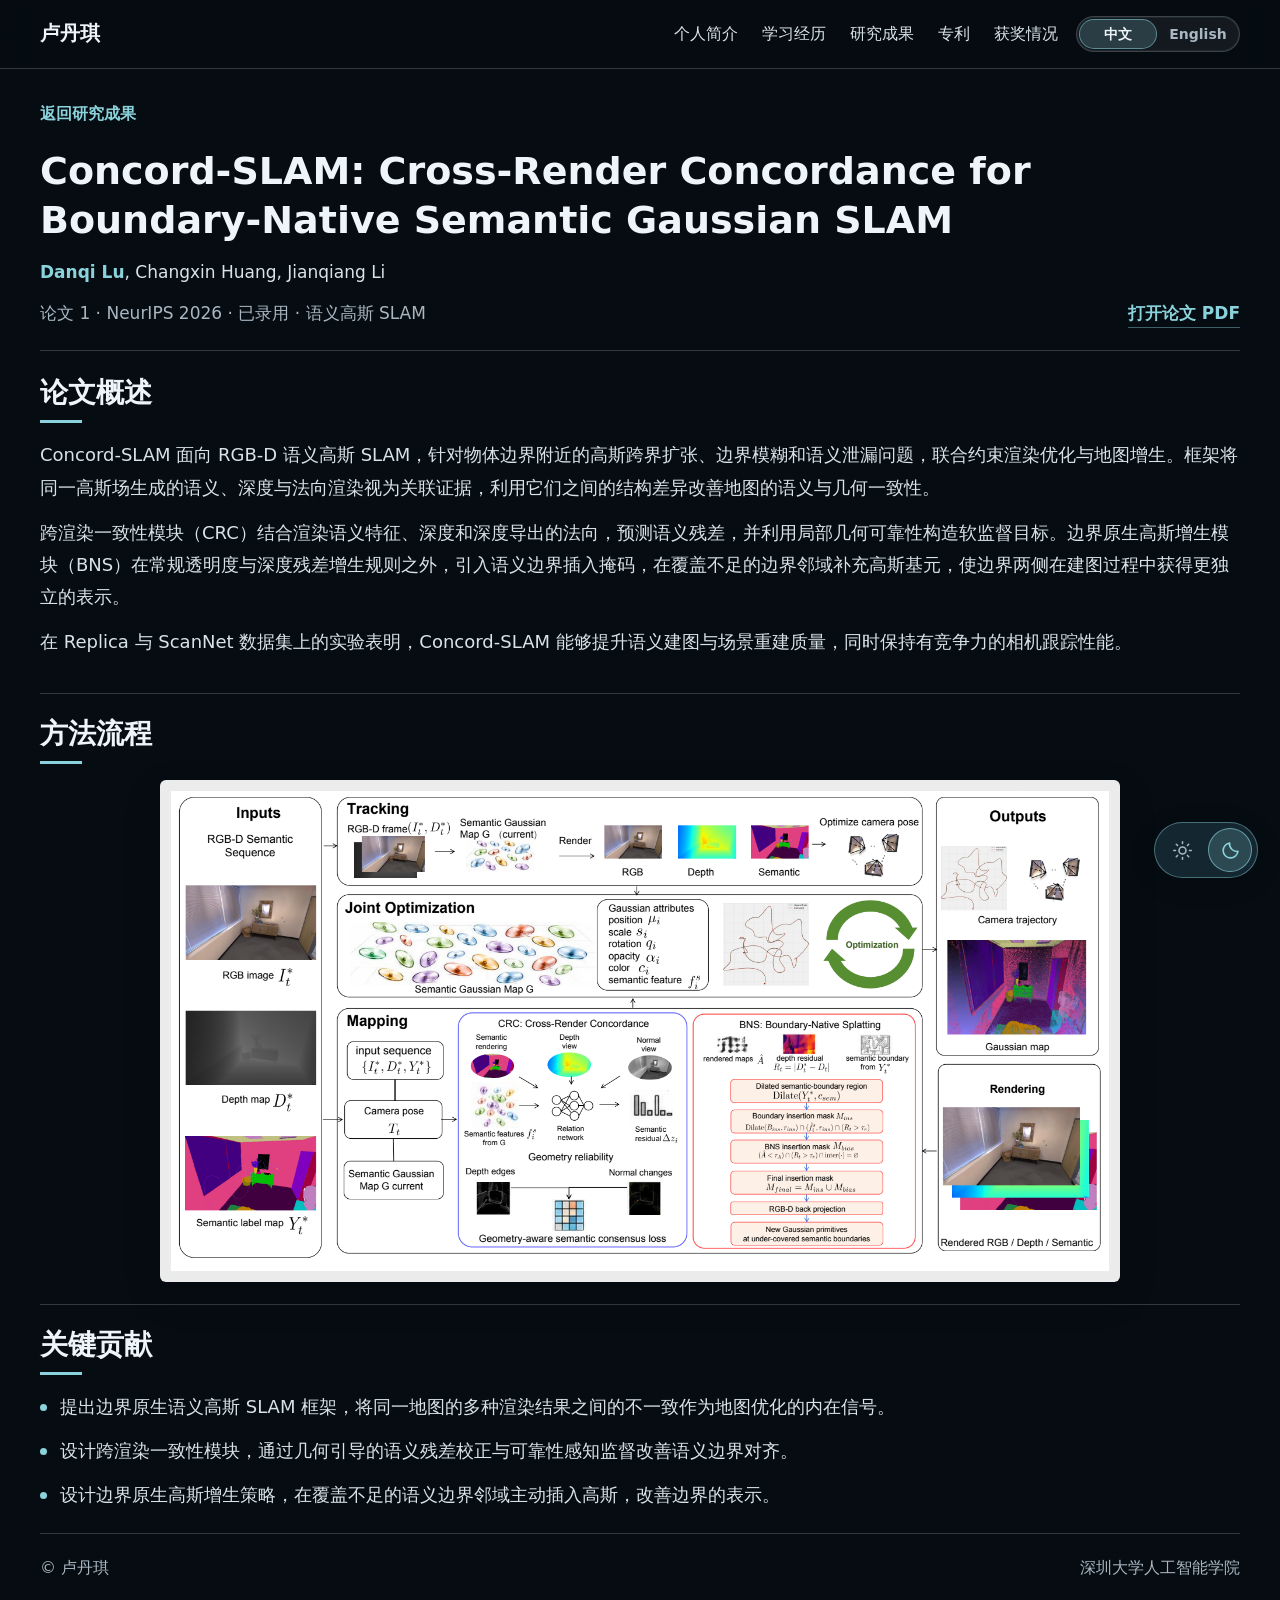
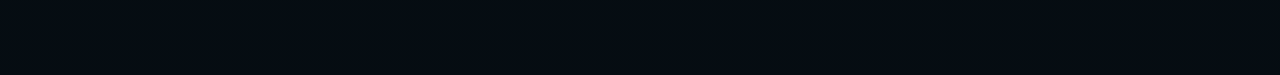
==== concord-slam.html @ e9ed08f8 "Reveal more daytime scenery while strengthening text contrast" ====
<!DOCTYPE html>
<html lang="zh-CN">
  <head>
    <meta charset="UTF-8" />
    <meta name="viewport" content="width=device-width, initial-scale=1.0" />
    <title>Concord-SLAM | 卢丹琪</title>
    <meta
      name="description"
      content="Concord-SLAM: Cross-Render Concordance for Boundary-Native Semantic Gaussian SLAM 论文详情。"
    />
    <script src="scripts/theme.js?v=20261013-theme-selector"></script>
    <link rel="stylesheet" href="styles/main.css?v=20261013-day-scenery" />
  </head>
  <body
    class="detail-page"
    data-lang="zh"
    data-title-zh="Concord-SLAM | 卢丹琪"
    data-title-en="Concord-SLAM | Danqi Lu"
  >
    <header class="site-header">
      <a class="brand" href="index.html#top">
        <span class="lang zh">卢丹琪</span>
        <span class="lang en">Danqi Lu</span>
      </a>
      <div class="header-actions">
        <nav class="nav" aria-label="主导航">
          <a href="index.html#intro">
            <span class="lang zh">个人简介</span>
            <span class="lang en">Introduction</span>
          </a>
          <a href="index.html#education">
            <span class="lang zh">学习经历</span>
            <span class="lang en">Education</span>
          </a>
          <a href="index.html#works">
            <span class="lang zh">研究成果</span>
            <span class="lang en">Publications</span>
          </a>
          <a href="index.html#patents">
            <span class="lang zh">专利</span>
            <span class="lang en">Patents</span>
          </a>
          <a href="index.html#awards">
            <span class="lang zh">获奖情况</span>
            <span class="lang en">Honors</span>
          </a>
        </nav>
        <div class="language-switch" aria-label="语言切换">
          <button type="button" data-set-lang="zh" aria-pressed="true">中文</button>
          <button type="button" data-set-lang="en" aria-pressed="false">English</button>
        </div>
      </div>
    </header>

    <main>
      <section class="detail-hero">
        <a class="back-link" href="index.html#works">
          <span class="lang zh">返回研究成果</span>
          <span class="lang en">Back to Publications</span>
        </a>
        <h1>Concord-SLAM: Cross-Render Concordance for Boundary-Native Semantic Gaussian SLAM</h1>
        <p class="paper-authors"><strong class="author-self">Danqi Lu</strong>, <span>Changxin Huang</span>, <span>Jianqiang Li</span></p>
        <div class="detail-meta-row">
          <p class="detail-meta">
            <span class="lang zh">论文 1 · NeurIPS 2026 · 已录用 · 语义高斯 SLAM</span>
            <span class="lang en">Publication 1 · NeurIPS 2026 · Accepted · Semantic Gaussian SLAM</span>
          </p>
          <a class="detail-pdf-link" href="assets/concord-slam-neurips2026.pdf" target="_blank" rel="noopener">
            <span class="lang zh">打开论文 PDF</span>
            <span class="lang en">Open PDF</span>
          </a>
        </div>
      </section>

      <section class="detail-content" aria-label="论文详情">
        <div class="detail-block">
          <h2>
            <span class="lang zh">论文概述</span>
            <span class="lang en">Overview</span>
          </h2>
          <p>
            <span class="lang zh">Concord-SLAM 面向 RGB-D 语义高斯 SLAM，针对物体边界附近的高斯跨界扩张、边界模糊和语义泄漏问题，联合约束渲染优化与地图增生。框架将同一高斯场生成的语义、深度与法向渲染视为关联证据，利用它们之间的结构差异改善地图的语义与几何一致性。</span>
            <span class="lang en">Concord-SLAM is an RGB-D semantic Gaussian SLAM framework that addresses cross-boundary Gaussian expansion, blurred boundaries, and semantic leakage through rendering optimization and map growth. It treats semantic, depth, and normal renderings from the same Gaussian field as coupled evidence and uses their structural discrepancies to improve semantic-geometric coherence.</span>
          </p>
          <p>
            <span class="lang zh">跨渲染一致性模块（CRC）结合渲染语义特征、深度和深度导出的法向，预测语义残差，并利用局部几何可靠性构造软监督目标。边界原生高斯增生模块（BNS）在常规透明度与深度残差增生规则之外，引入语义边界插入掩码，在覆盖不足的边界邻域补充高斯基元，使边界两侧在建图过程中获得更独立的表示。</span>
            <span class="lang en">Cross-Render Concordance (CRC) combines rendered semantic features, depth, and depth-derived normals to predict a semantic residual and builds soft supervision targets using local geometric reliability. Boundary-Native Splatting (BNS) augments opacity- and depth-residual-based growth with a semantic-boundary insertion mask, adding Gaussians in under-covered boundary neighborhoods to better separate the two sides during mapping.</span>
          </p>
          <p>
            <span class="lang zh">在 Replica 与 ScanNet 数据集上的实验表明，Concord-SLAM 能够提升语义建图与场景重建质量，同时保持有竞争力的相机跟踪性能。</span>
            <span class="lang en">Experiments on Replica and ScanNet demonstrate improved semantic mapping and scene reconstruction while maintaining competitive camera tracking performance.</span>
          </p>
        </div>

        <div class="detail-block">
          <h2>
            <span class="lang zh">方法流程</span>
            <span class="lang en">Method Pipeline</span>
          </h2>
          <div class="detail-media">
            <img src="assets/concord-slam-flow.png" alt="Concord-SLAM 方法流程图：跨渲染一致性与边界原生高斯增生" />
          </div>
        </div>

        <div class="detail-block">
          <h2>
            <span class="lang zh">关键贡献</span>
            <span class="lang en">Key Contributions</span>
          </h2>
          <ul class="detail-list">
            <li>
              <span class="lang zh">提出边界原生语义高斯 SLAM 框架，将同一地图的多种渲染结果之间的不一致作为地图优化的内在信号。</span>
              <span class="lang en">Introduces a boundary-native semantic Gaussian SLAM framework that uses disagreement among renderings of a shared map as an intrinsic refinement signal.</span>
            </li>
            <li>
              <span class="lang zh">设计跨渲染一致性模块，通过几何引导的语义残差校正与可靠性感知监督改善语义边界对齐。</span>
              <span class="lang en">Designs CRC to improve semantic boundary alignment through geometry-guided residual correction and reliability-aware supervision.</span>
            </li>
            <li>
              <span class="lang zh">设计边界原生高斯增生策略，在覆盖不足的语义边界邻域主动插入高斯，改善边界的表示。</span>
              <span class="lang en">Designs BNS to improve boundary representation by actively inserting Gaussians in under-covered semantic boundary neighborhoods.</span>
            </li>
          </ul>
        </div>
      </section>
    </main>

    <footer class="site-footer">
      <span>
        ©
        <span class="lang zh">卢丹琪</span>
        <span class="lang en">Danqi Lu</span>
      </span>
      <span>
        <span class="lang zh">深圳大学人工智能学院</span>
        <span class="lang en">School of Artificial Intelligence, Shenzhen University</span>
      </span>
    </footer>

    <div class="theme-switch" role="group" aria-labelledby="theme-switch-label">
      <span class="visually-hidden" id="theme-switch-label">
        <span class="lang zh">显示模式</span>
        <span class="lang en">Appearance</span>
      </span>
      <button class="theme-option" type="button" data-set-theme="light" aria-pressed="false">
        <svg class="theme-icon" viewBox="0 0 24 24" aria-hidden="true" focusable="false">
          <circle cx="12" cy="12" r="4" />
          <path d="M12 2v2m0 16v2M2 12h2m16 0h2M4.93 4.93l1.42 1.42m11.3 11.3 1.42 1.42M4.93 19.07l1.42-1.42m11.3-11.3 1.42-1.42" />
        </svg>
        <span class="visually-hidden">
          <span class="lang zh">日间模式</span>
          <span class="lang en">Day mode</span>
        </span>
      </button>
      <button class="theme-option" type="button" data-set-theme="dark" aria-pressed="true">
        <svg class="theme-icon" viewBox="0 0 24 24" aria-hidden="true" focusable="false">
          <path d="M20.5 13A8.5 8.5 0 0 1 11 3.5 8.5 8.5 0 1 0 20.5 13Z" />
        </svg>
        <span class="visually-hidden">
          <span class="lang zh">夜间模式</span>
          <span class="lang en">Night mode</span>
        </span>
      </button>
    </div>

    <script src="scripts/main.js"></script>
  </body>
</html>
---- styles/main.css ----
:root {
  color-scheme: dark;
  --ink: #eef5f8;
  --text: #d9e4ea;
  --muted: #a9b7c2;
  --line: rgba(230, 238, 242, 0.2);
  --accent: #8bd3dc;
  --soft: rgba(12, 23, 30, 0.42);
  --canvas: #071017;
  --backdrop: rgba(5, 11, 16, 0.72);
  --header: rgba(5, 12, 18, 0.82);
  --control: rgba(255, 255, 255, 0.06);
  --control-inset: rgba(139, 211, 220, 0.08);
  --selection: rgba(139, 211, 220, 0.2);
  --selection-ring: rgba(139, 211, 220, 0.62);
  --hover-surface: rgba(255, 255, 255, 0.035);
  --accent-line: rgba(139, 211, 220, 0.42);
  --media-line: rgba(139, 211, 220, 0.55);
  --media-shadow: rgba(0, 0, 0, 0.18);
  --separator: rgba(169, 183, 194, 0.55);
  --link-glow: rgba(139, 211, 220, 0.3);
  --toggle-surface: #142730;
  --max: 1200px;
}

:root[data-theme="light"] {
  color-scheme: light;
  --ink: #102232;
  --text: #182c3c;
  --muted: #20313d;
  --line: rgba(51, 77, 94, 0.2);
  --accent: #06323b;
  --soft: rgba(229, 239, 244, 0.72);
  --canvas: #f7fafc;
  --backdrop: rgba(249, 251, 253, 0.60);
  --header: rgba(249, 251, 253, 0.94);
  --control: rgba(32, 78, 101, 0.05);
  --control-inset: rgba(21, 100, 117, 0.05);
  --selection: rgba(21, 100, 117, 0.12);
  --selection-ring: rgba(21, 100, 117, 0.4);
  --hover-surface: rgba(255, 255, 255, 0.55);
  --accent-line: rgba(21, 100, 117, 0.36);
  --media-line: rgba(21, 100, 117, 0.45);
  --media-shadow: rgba(33, 58, 73, 0.1);
  --separator: rgba(73, 98, 115, 0.55);
  --link-glow: transparent;
  --toggle-surface: #ffffff;
}

* {
  box-sizing: border-box;
}

html {
  scroll-behavior: smooth;
}

body {
  margin: 0;
  background-color: var(--canvas);
  background-image:
    linear-gradient(var(--backdrop), var(--backdrop)),
    url("../assets/background-mountain.jpg");
  background-position: center top;
  background-size: cover;
  background-repeat: no-repeat;
  background-attachment: scroll;
  color: var(--ink);
  font-size: 18px;
  font-family:
    ui-sans-serif, system-ui, -apple-system, BlinkMacSystemFont, "Segoe UI",
    "PingFang SC", "Hiragino Sans GB", "Microsoft YaHei", sans-serif;
  line-height: 1.78;
}

.lang.en {
  display: none;
}

body[data-lang="en"] .lang.zh {
  display: none;
}

body[data-lang="en"] .lang.en {
  display: inline;
}

a {
  color: var(--accent);
  text-decoration: none;
}

a:hover {
  text-decoration: underline;
}

img,
video {
  display: block;
  max-width: 100%;
}

.site-header {
  position: sticky;
  top: 0;
  z-index: 10;
  display: flex;
  align-items: center;
  justify-content: space-between;
  gap: 24px;
  min-height: 64px;
  padding: 0 max(32px, calc((100vw - var(--max)) / 2));
  border-bottom: 1px solid var(--line);
  background: var(--header);
  backdrop-filter: blur(14px);
}

.brand {
  color: var(--ink);
  font-size: 20px;
  font-weight: 700;
}

.nav {
  display: flex;
  gap: 24px;
  color: var(--text);
  font-size: 16px;
  white-space: nowrap;
}

.header-actions {
  display: flex;
  align-items: center;
  gap: 18px;
}

.nav a {
  color: var(--text);
  padding: 20px 0 18px;
  border-bottom: 2px solid transparent;
}

.language-switch {
  display: inline-flex;
  align-items: center;
  gap: 4px;
  border: 1px solid var(--line);
  border-radius: 999px;
  padding: 3px;
  background: var(--control);
  box-shadow: inset 0 0 0 1px var(--control-inset);
}

.language-switch button {
  width: 76px;
  min-height: 28px;
  border: 0;
  border-radius: 999px;
  padding: 4px 0;
  background: transparent;
  color: var(--muted);
  cursor: pointer;
  font-family:
    ui-sans-serif, system-ui, -apple-system, BlinkMacSystemFont, "Segoe UI",
    "PingFang SC", "Hiragino Sans GB", "Microsoft YaHei", sans-serif;
  font-size: 14px;
  font-weight: 650;
  line-height: 1;
  text-align: center;
  transition:
    background 160ms ease,
    color 160ms ease,
    box-shadow 160ms ease;
}

.language-switch button[aria-pressed="true"] {
  background: var(--selection);
  box-shadow: 0 0 0 1px var(--selection-ring);
  color: var(--ink);
}

.nav a:hover,
.nav a.is-active {
  color: var(--accent);
  text-decoration: none;
  border-bottom-color: var(--accent);
}

main,
.site-footer {
  width: min(var(--max), calc(100% - 64px));
  margin: 0 auto;
}

.hero {
  position: relative;
  display: grid;
  grid-template-columns: 112px minmax(0, 1fr);
  gap: 36px;
  align-items: center;
  margin: 24px 0 0;
  padding: 26px 36px;
  border-bottom: 1px solid var(--line);
}

.photo-wrap {
  width: 112px;
}

.photo-wrap img {
  width: 100%;
  aspect-ratio: 4 / 5;
  object-fit: cover;
  box-shadow: 0 10px 26px rgba(0, 0, 0, 0.24);
}

.hero-info h1 {
  margin: 0 0 12px;
  font-size: 46px;
  line-height: 1.12;
  font-weight: 750;
  letter-spacing: 0;
}

.hero-info p {
  margin: 6px 0;
  color: var(--text);
  font-size: 18px;
}

.hero-info .identity {
  margin-bottom: 14px;
  color: var(--ink);
  font-size: 20px;
}

.contact-line {
  display: flex;
  flex-wrap: wrap;
  column-gap: 24px;
  row-gap: 4px;
}

.section {
  scroll-margin-top: 86px;
  padding: 28px 0;
  border-top: 1px solid var(--line);
}

.hero + .section {
  border-top: 0;
}

h2 {
  margin: 0 0 16px;
  color: var(--ink);
  font-size: 32px;
  line-height: 1.25;
  font-weight: 720;
}

h2::after {
  content: "";
  display: block;
  width: 42px;
  height: 3px;
  margin-top: 10px;
  background: var(--accent);
}

h3 {
  margin: 24px 0 12px;
  color: var(--ink);
  font-size: 24px;
  line-height: 1.35;
  font-weight: 700;
}

p {
  margin: 0 0 13px;
  color: var(--text);
  font-size: 18px;
}

.intro-emphasis {
  color: var(--ink);
  font-weight: 760;
}

.plain-list {
  display: grid;
  gap: 8px;
  margin: 0;
  padding-left: 1.25rem;
  color: var(--text);
  font-size: 18px;
}

.keywords {
  margin-top: 18px;
  color: var(--accent);
  font-size: 17px;
  font-weight: 700;
}

.award-list {
  display: grid;
  gap: 12px;
  margin: 0;
  padding: 0;
  list-style: none;
}

.award-list li {
  display: flex;
  align-items: baseline;
  justify-content: space-between;
  gap: 24px;
  color: var(--text);
  font-size: 18px;
}

.award-list time {
  flex-shrink: 0;
  color: var(--muted);
  font-size: 17px;
}

.timeline {
  display: grid;
  grid-template-columns: minmax(126px, 0.9fr) minmax(220px, 1.9fr) minmax(240px, 1.9fr) minmax(70px, 0.5fr);
  column-gap: 24px;
  row-gap: 14px;
  margin: 0;
  padding: 0;
}

.timeline-row {
  display: contents;
}

.timeline time {
  color: var(--muted);
  font-size: 17px;
  white-space: nowrap;
}

.timeline span {
  color: var(--text);
  white-space: nowrap;
}

.work {
  display: grid;
  grid-template-columns: minmax(0, 1.14fr) minmax(260px, 0.86fr);
  gap: 48px;
  align-items: start;
  padding: 26px 0;
  border-top: 1px solid var(--line);
  transition:
    border-color 180ms ease,
    background 180ms ease,
    transform 180ms ease;
}

.work:hover {
  border-color: var(--accent-line);
  background: var(--hover-surface);
  transform: translateY(-2px);
}

.work:first-of-type {
  border-top: 0;
  padding-top: 4px;
}

.work:last-child {
  padding-bottom: 0;
}

.work-figure {
  display: grid;
  gap: 14px;
  padding-top: 4px;
}

.work-figure-single {
  align-self: center;
  padding-top: 0;
}

.work-figure img,
.work-figure video {
  width: 100%;
  border: 1px solid var(--line);
  border-radius: 6px;
  background: rgba(255, 255, 255, 0.92);
  box-shadow: 0 14px 36px var(--media-shadow);
  transition:
    border-color 180ms ease,
    filter 180ms ease,
    transform 180ms ease;
}

.work:hover .work-figure img,
.work:hover .work-figure video {
  border-color: var(--media-line);
  filter: brightness(1.06);
}

.work-figure img {
  padding: 8px;
  object-fit: contain;
}

.work-index {
  display: flex;
  flex-wrap: wrap;
  align-items: center;
  gap: 10px;
  margin-bottom: 8px;
  color: var(--muted);
  font-size: 14px;
  font-weight: 720;
  line-height: 1.35;
  text-transform: uppercase;
}

.publication-label {
  color: var(--accent);
  letter-spacing: 0.04em;
}

.paper-tags {
  display: flex;
  flex-wrap: wrap;
  gap: 12px;
  margin: 0 0 13px;
}

.paper-tags span {
  position: relative;
  color: var(--muted);
  font-size: 14px;
  font-weight: 700;
}

.paper-tags span + span::before {
  content: "/";
  margin-right: 12px;
  color: var(--separator);
  font-weight: 600;
}

.work-text h3 {
  margin-top: 0;
  color: var(--ink);
  font-size: 28px;
  line-height: 1.28;
  font-weight: 760;
}

.paper-authors {
  margin: 0 0 12px;
  color: var(--text);
  font-size: 17px;
  line-height: 1.65;
}

.paper-authors > * {
  white-space: nowrap;
}

.paper-authors .author-self {
  color: var(--accent);
  font-weight: 760;
}

.work-subtitle {
  margin-top: -4px;
  margin-bottom: 12px;
  color: var(--muted);
  font-size: 17px;
}

body[data-lang="en"] .work-subtitle {
  display: none;
}

.paper-link {
  position: relative;
  display: inline-block;
  margin-top: 8px;
  padding-bottom: 3px;
  color: var(--accent);
  font-weight: 700;
  font-size: 16px;
  transition:
    color 160ms ease,
    text-shadow 160ms ease;
}

.paper-link::after {
  content: "";
  position: absolute;
  right: 0;
  bottom: 0;
  left: 0;
  height: 1px;
  background: currentColor;
  opacity: 0.48;
  transform-origin: left;
  transition:
    opacity 160ms ease,
    transform 160ms ease;
}

.paper-link:hover {
  color: var(--ink);
  text-decoration: none;
}

.paper-link:hover::after {
  opacity: 0.9;
  transform: scaleX(1.08);
}

.work:hover .paper-link {
  text-shadow: 0 0 18px var(--link-glow);
}

.patent-list {
  display: grid;
  gap: 0;
}

.patent-item {
  position: relative;
  display: grid;
  grid-template-columns: 72px minmax(0, 1fr);
  gap: 22px;
  padding: 22px 0;
  border-top: 1px solid var(--line);
}

.patent-item:first-child {
  padding-top: 0;
  border-top: 0;
}

.patent-item:last-child {
  padding-bottom: 0;
}

.patent-item h3 {
  margin-top: 0;
  font-size: 24px;
}

.patent-number {
  position: relative;
  color: var(--accent);
  font-size: 20px;
  font-weight: 800;
  line-height: 1.2;
  letter-spacing: 0.03em;
}

.patent-number::after {
  content: "";
  position: absolute;
  top: 30px;
  left: 0;
  width: 1px;
  height: calc(100% - 18px);
  min-height: 74px;
  background: var(--accent-line);
}

.patent-field {
  margin-bottom: 8px;
  color: var(--muted);
  font-size: 15px;
  font-weight: 720;
}

.patent-body p:not(.patent-field) {
  color: var(--text);
}

.detail-page .nav a {
  padding: 20px 0 18px;
}

.detail-hero {
  padding: 28px 0 22px;
  border-bottom: 1px solid var(--line);
}

.detail-hero .back-link {
  display: inline-block;
  margin-bottom: 18px;
  color: var(--accent);
  font-size: 16px;
  font-weight: 700;
}

.detail-hero h1 {
  margin: 0 0 14px;
  color: var(--ink);
  font-size: 38px;
  line-height: 1.28;
  font-weight: 750;
  letter-spacing: 0;
}

.detail-meta {
  margin: 0;
  color: var(--muted);
  font-size: 17px;
}

.detail-meta-row {
  display: flex;
  flex-wrap: wrap;
  align-items: baseline;
  justify-content: space-between;
  gap: 10px 18px;
}

.detail-meta-row .detail-meta {
  flex: 1 1 auto;
}

.detail-pdf-link {
  position: relative;
  flex: 0 0 auto;
  color: var(--accent);
  font-size: 17px;
  font-weight: 720;
  line-height: 1.4;
}

.detail-pdf-link::after {
  content: "";
  position: absolute;
  right: 0;
  bottom: -2px;
  left: 0;
  height: 1px;
  background: currentColor;
  opacity: 0.42;
}

.detail-pdf-link:hover {
  color: var(--ink);
  text-decoration: none;
}

.detail-pdf-link:hover::after {
  opacity: 0.86;
}

.detail-content {
  padding-top: 24px;
}

.detail-block {
  padding: 22px 0;
  border-top: 1px solid var(--line);
}

.detail-block:first-child {
  padding-top: 0;
  border-top: 0;
}

.detail-block h2 {
  font-size: 28px;
}

.detail-list {
  display: grid;
  gap: 12px;
  margin: 0;
  padding: 0;
  list-style: none;
}

.detail-list li {
  position: relative;
  padding-left: 20px;
  color: var(--text);
  font-size: 18px;
}

.detail-list li::before {
  content: "";
  position: absolute;
  top: 0.72em;
  left: 0;
  width: 7px;
  height: 7px;
  border-radius: 999px;
  background: var(--accent);
}

.detail-media {
  display: grid;
  gap: 16px;
  justify-items: center;
  max-width: 960px;
  margin: 0 auto;
}

.detail-media img,
.detail-media video {
  width: 100%;
  border: 1px solid var(--line);
  border-radius: 6px;
  background: rgba(255, 255, 255, 0.92);
  box-shadow: 0 14px 36px var(--media-shadow);
}

.detail-media img {
  padding: 10px;
  object-fit: contain;
}

.site-footer {
  display: flex;
  flex-wrap: wrap;
  justify-content: space-between;
  gap: 10px;
  border-top: 1px solid var(--line);
  padding: 20px 0 92px;
  color: var(--muted);
  font-size: 16px;
}

.theme-switch {
  position: fixed;
  right: max(22px, env(safe-area-inset-right));
  bottom: max(22px, env(safe-area-inset-bottom));
  z-index: 20;
  display: inline-flex;
  align-items: center;
  justify-content: center;
  gap: 4px;
  padding: 5px;
  border: 1px solid var(--accent-line);
  border-radius: 999px;
  background: var(--toggle-surface);
  color: var(--ink);
  box-shadow: 0 6px 24px var(--media-shadow);
}

.theme-option {
  display: inline-flex;
  align-items: center;
  justify-content: center;
  width: 44px;
  height: 44px;
  padding: 0;
  border: 1px solid transparent;
  border-radius: 50%;
  background: transparent;
  color: var(--muted);
  cursor: pointer;
  transition: background-color 160ms ease, color 160ms ease, border-color 160ms ease;
}

.theme-option:hover {
  background: var(--control);
  color: var(--ink);
}

:root[data-theme="dark"] .theme-option[data-set-theme="dark"],
:root[data-theme="light"] .theme-option[data-set-theme="light"] {
  border-color: var(--selection-ring);
  background: var(--selection);
  color: var(--accent);
}

:root[data-theme="light"] .theme-option[data-set-theme="light"] {
  border-color: #d5ab56;
  background: #f7e5b6;
  color: #845000;
}

.theme-option:focus-visible {
  outline: 3px solid var(--accent);
  outline-offset: 2px;
}

.theme-icon {
  width: 21px;
  height: 21px;
  flex-shrink: 0;
  fill: none;
  stroke: currentColor;
  stroke-width: 1.8;
  stroke-linecap: round;
  stroke-linejoin: round;
}

.visually-hidden {
  position: absolute;
  width: 1px;
  height: 1px;
  padding: 0;
  margin: -1px;
  overflow: hidden;
  clip-path: inset(50%);
  white-space: nowrap;
  border: 0;
}

@media (prefers-reduced-motion: reduce) {
  html {
    scroll-behavior: auto;
  }

  .theme-option {
    transition: none;
  }
}

@media (max-width: 1040px) {
  body[data-lang="en"] .timeline {
    grid-template-columns: 1fr;
    row-gap: 4px;
  }

  .site-header {
    align-items: flex-start;
    flex-direction: column;
    gap: 4px;
    min-height: auto;
    padding: 13px 18px 10px;
  }

  .nav {
    width: 100%;
    gap: 18px;
    overflow-x: auto;
  }

  .header-actions {
    align-items: flex-start;
    flex-direction: column;
    gap: 10px;
    width: 100%;
  }

  .nav a {
    padding: 4px 0 8px;
  }

  .section {
    scroll-margin-top: 170px;
  }
}

@media (max-width: 820px) {
  main,
  .site-footer {
    width: min(var(--max), calc(100% - 32px));
  }

  .hero {
    grid-template-columns: 104px minmax(0, 1fr);
    gap: 18px;
    align-items: start;
    margin: 16px 0 0;
    padding: 20px 24px;
  }

  .photo-wrap {
    width: 104px;
  }

  .hero-info h1 {
    font-size: 36px;
  }

  .hero-info .identity {
    font-size: 18px;
  }

  .hero-info p {
    font-size: 17px;
  }

  .section {
    padding: 24px 0;
  }

  .work {
    grid-template-columns: 1fr;
    gap: 28px;
  }

  .work-figure {
    order: -1;
  }

  .work-text h3 {
    font-size: 25px;
  }

  .patent-item {
    grid-template-columns: 56px minmax(0, 1fr);
    gap: 16px;
  }

  .timeline {
    grid-template-columns: 1fr;
    row-gap: 4px;
  }
}

@media (max-width: 520px) {
  .theme-switch {
    right: max(14px, env(safe-area-inset-right));
    bottom: max(14px, env(safe-area-inset-bottom));
  }

  .hero {
    grid-template-columns: 1fr;
    padding: 20px 22px;
  }

  .photo-wrap {
    width: 112px;
  }

  .hero-info h1 {
    font-size: 36px;
  }

  .work {
    gap: 18px;
  }

  .patent-item {
    grid-template-columns: 1fr;
    gap: 10px;
  }

  .patent-number::after {
    display: none;
  }
}
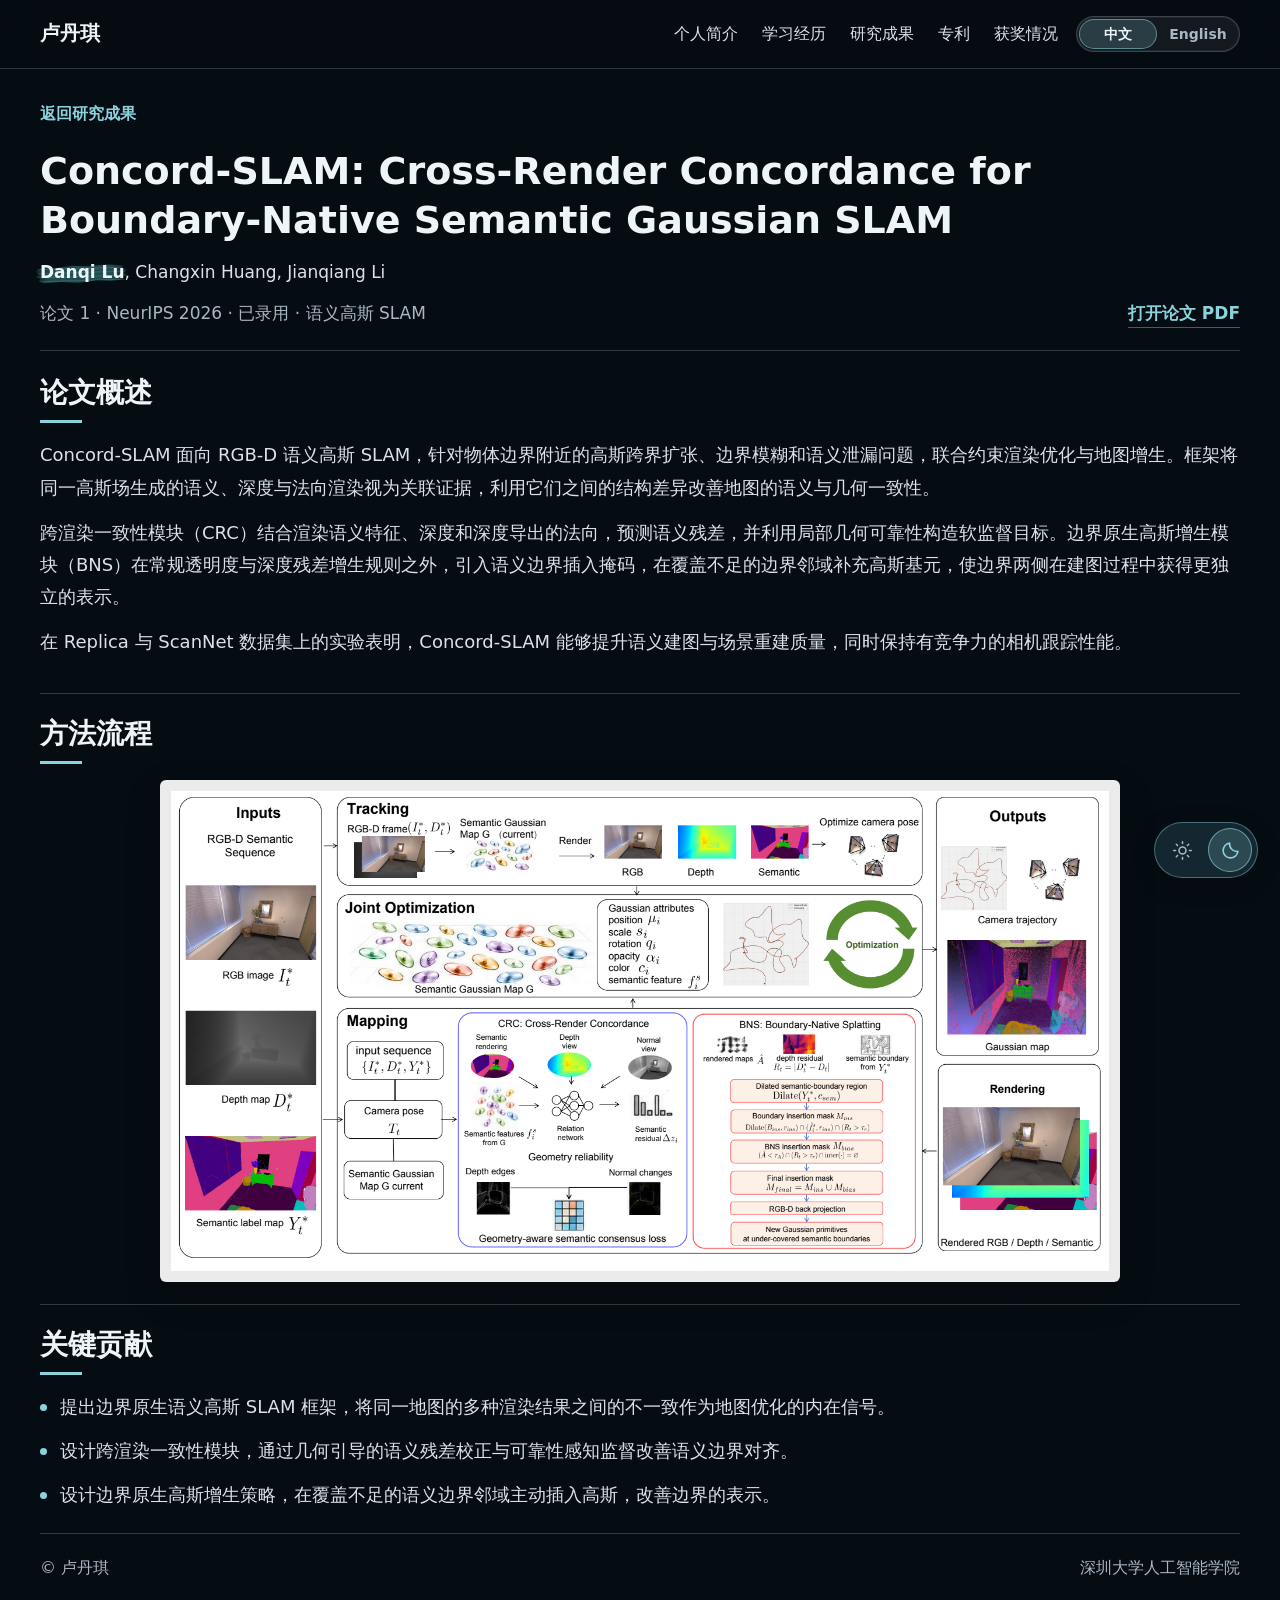
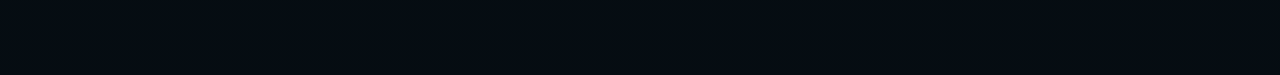
==== commit 3262054e: "Highlight author name with a hand-drawn marker stroke" ====
--- a/concord-slam.html
+++ b/concord-slam.html
@@ -9,7 +9,7 @@
       content="Concord-SLAM: Cross-Render Concordance for Boundary-Native Semantic Gaussian SLAM 论文详情。"
     />
     <script src="scripts/theme.js?v=20261013-theme-selector"></script>
-    <link rel="stylesheet" href="styles/main.css?v=20261013-day-scenery" />
+    <link rel="stylesheet" href="styles/main.css?v=20261013-author-brush" />
   </head>
   <body
     class="detail-page"
--- a/styles/main.css
+++ b/styles/main.css
@@ -20,6 +20,8 @@
   --separator: rgba(169, 183, 194, 0.55);
   --link-glow: rgba(139, 211, 220, 0.3);
   --toggle-surface: #142730;
+  --author-brush: rgba(74, 181, 183, 0.38);
+  --author-brush-edge: rgba(74, 181, 183, 0.12);
   --max: 1200px;
 }
 
@@ -45,6 +47,8 @@
   --separator: rgba(73, 98, 115, 0.55);
   --link-glow: transparent;
   --toggle-surface: #ffffff;
+  --author-brush: rgba(244, 194, 66, 0.64);
+  --author-brush-edge: rgba(244, 194, 66, 0.22);
 }
 
 * {
@@ -473,8 +477,27 @@
 }
 
 .paper-authors .author-self {
-  color: var(--accent);
+  position: relative;
+  display: inline-block;
+  isolation: isolate;
+  color: var(--ink);
   font-weight: 760;
+}
+
+.paper-authors .author-self::before {
+  content: "";
+  position: absolute;
+  z-index: -1;
+  top: 24%;
+  bottom: 13%;
+  left: -0.22em;
+  right: -0.18em;
+  background:
+    repeating-linear-gradient(0deg, transparent 0 2px, rgba(255, 255, 255, 0.12) 2px 2.6px, transparent 2.6px 4px),
+    linear-gradient(90deg, var(--author-brush-edge), var(--author-brush) 15% 84%, var(--author-brush-edge));
+  clip-path: polygon(2% 17%, 8% 9%, 23% 12%, 40% 3%, 58% 9%, 77% 0, 96% 10%, 94% 24%, 100% 29%, 97% 48%, 99% 66%, 94% 72%, 97% 89%, 82% 94%, 67% 89%, 46% 100%, 27% 92%, 8% 97%, 3% 85%, 5% 69%, 0 63%, 3% 43%, 0 34%);
+  transform: rotate(-1.8deg);
+  pointer-events: none;
 }
 
 .work-subtitle {
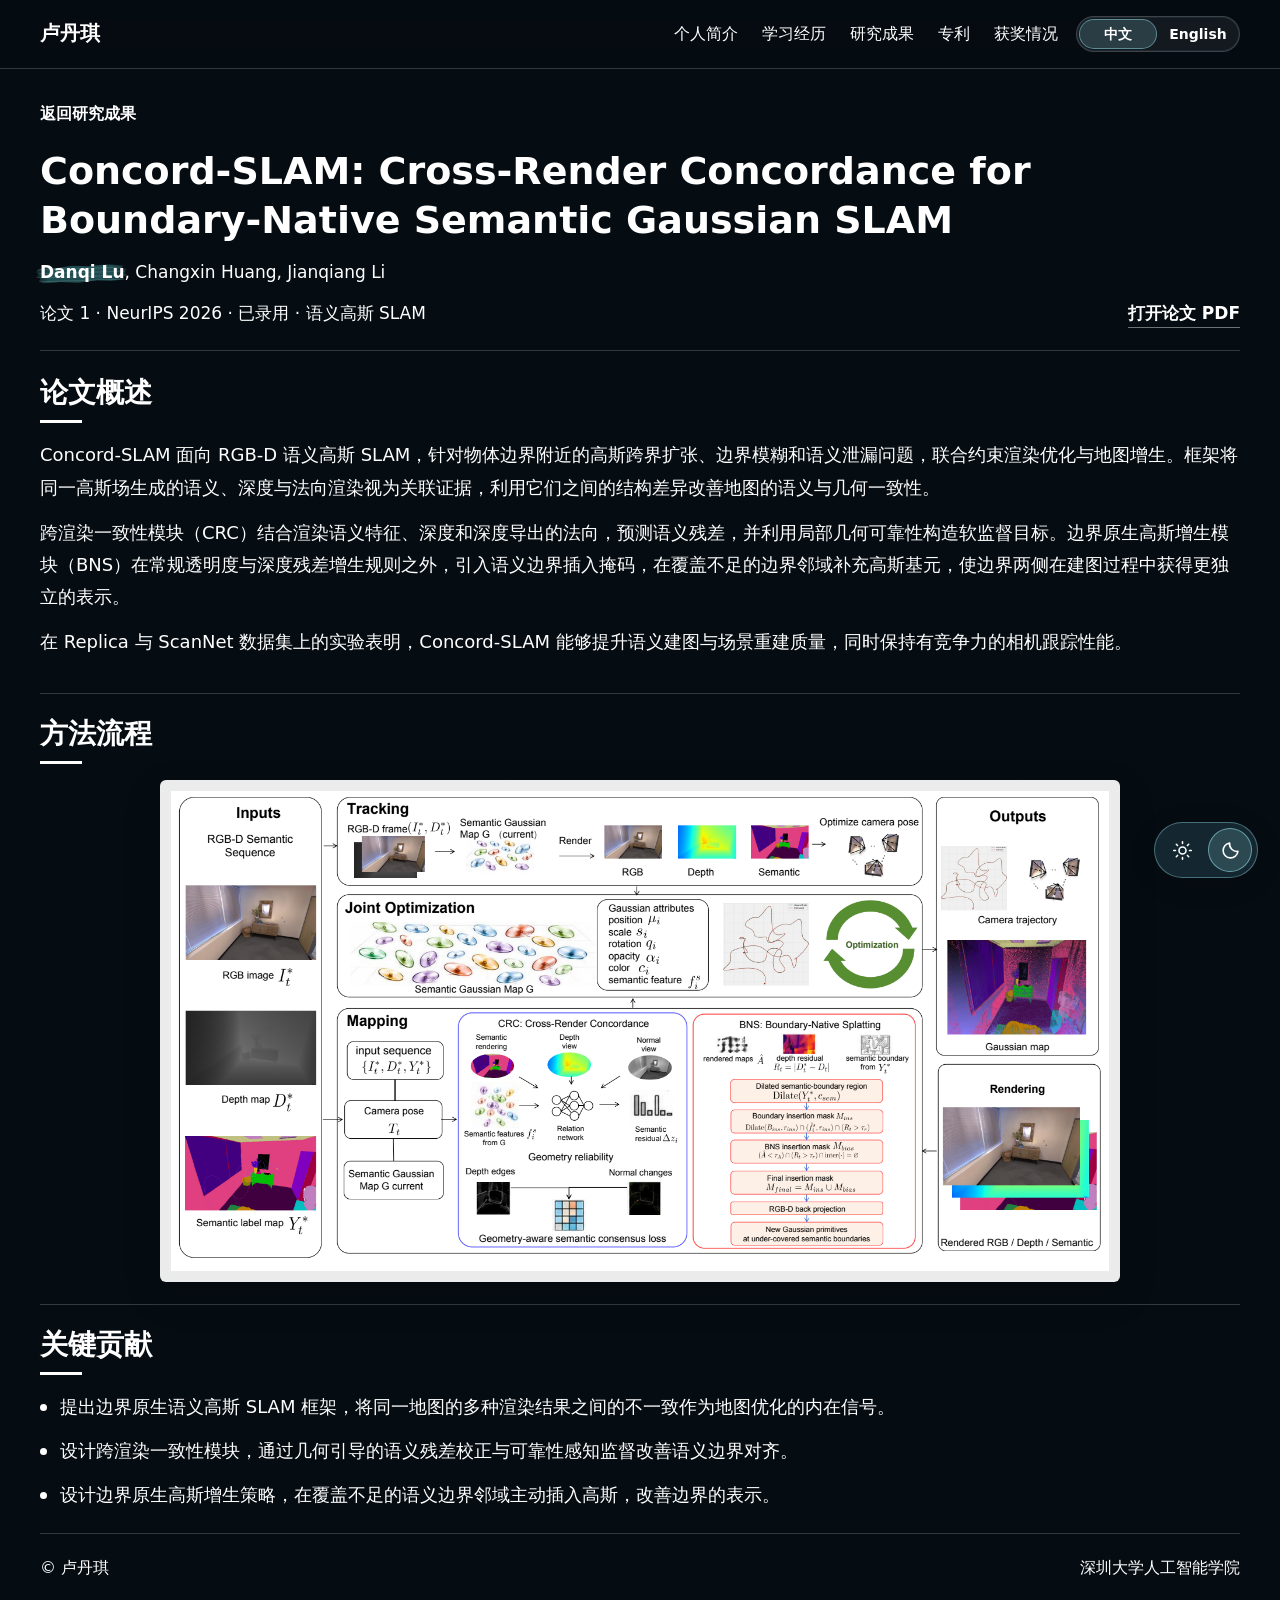
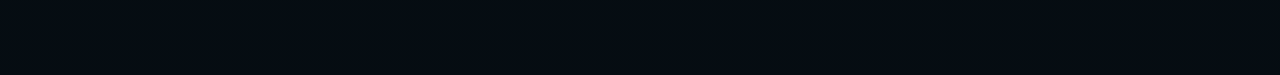
==== commit 025299db: "Remove introduction keywords and unify theme text colors" ====
--- a/concord-slam.html
+++ b/concord-slam.html
@@ -9,7 +9,7 @@
       content="Concord-SLAM: Cross-Render Concordance for Boundary-Native Semantic Gaussian SLAM 论文详情。"
     />
     <script src="scripts/theme.js?v=20261013-theme-selector"></script>
-    <link rel="stylesheet" href="styles/main.css?v=20261013-author-brush" />
+    <link rel="stylesheet" href="styles/main.css?v=20261013-monochrome-text" />
   </head>
   <body
     class="detail-page"
--- a/styles/main.css
+++ b/styles/main.css
@@ -1,10 +1,10 @@
 :root {
   color-scheme: dark;
-  --ink: #eef5f8;
-  --text: #d9e4ea;
-  --muted: #a9b7c2;
+  --ink: #ffffff;
+  --text: #ffffff;
+  --muted: #ffffff;
   --line: rgba(230, 238, 242, 0.2);
-  --accent: #8bd3dc;
+  --accent: #ffffff;
   --soft: rgba(12, 23, 30, 0.42);
   --canvas: #071017;
   --backdrop: rgba(5, 11, 16, 0.72);
@@ -13,12 +13,9 @@
   --control-inset: rgba(139, 211, 220, 0.08);
   --selection: rgba(139, 211, 220, 0.2);
   --selection-ring: rgba(139, 211, 220, 0.62);
-  --hover-surface: rgba(255, 255, 255, 0.035);
   --accent-line: rgba(139, 211, 220, 0.42);
-  --media-line: rgba(139, 211, 220, 0.55);
   --media-shadow: rgba(0, 0, 0, 0.18);
-  --separator: rgba(169, 183, 194, 0.55);
-  --link-glow: rgba(139, 211, 220, 0.3);
+  --separator: #ffffff;
   --toggle-surface: #142730;
   --author-brush: rgba(74, 181, 183, 0.38);
   --author-brush-edge: rgba(74, 181, 183, 0.12);
@@ -27,11 +24,11 @@
 
 :root[data-theme="light"] {
   color-scheme: light;
-  --ink: #102232;
-  --text: #182c3c;
-  --muted: #20313d;
+  --ink: #000000;
+  --text: #000000;
+  --muted: #000000;
   --line: rgba(51, 77, 94, 0.2);
-  --accent: #06323b;
+  --accent: #000000;
   --soft: rgba(229, 239, 244, 0.72);
   --canvas: #f7fafc;
   --backdrop: rgba(249, 251, 253, 0.60);
@@ -40,12 +37,9 @@
   --control-inset: rgba(21, 100, 117, 0.05);
   --selection: rgba(21, 100, 117, 0.12);
   --selection-ring: rgba(21, 100, 117, 0.4);
-  --hover-surface: rgba(255, 255, 255, 0.55);
   --accent-line: rgba(21, 100, 117, 0.36);
-  --media-line: rgba(21, 100, 117, 0.45);
   --media-shadow: rgba(33, 58, 73, 0.1);
-  --separator: rgba(73, 98, 115, 0.55);
-  --link-glow: transparent;
+  --separator: #000000;
   --toggle-surface: #ffffff;
   --author-brush: rgba(244, 194, 66, 0.64);
   --author-brush-edge: rgba(244, 194, 66, 0.22);
@@ -301,13 +295,6 @@
   font-size: 18px;
 }
 
-.keywords {
-  margin-top: 18px;
-  color: var(--accent);
-  font-size: 17px;
-  font-weight: 700;
-}
-
 .award-list {
   display: grid;
   gap: 12px;
@@ -362,16 +349,6 @@
   align-items: start;
   padding: 26px 0;
   border-top: 1px solid var(--line);
-  transition:
-    border-color 180ms ease,
-    background 180ms ease,
-    transform 180ms ease;
-}
-
-.work:hover {
-  border-color: var(--accent-line);
-  background: var(--hover-surface);
-  transform: translateY(-2px);
 }
 
 .work:first-of-type {
@@ -401,16 +378,6 @@
   border-radius: 6px;
   background: rgba(255, 255, 255, 0.92);
   box-shadow: 0 14px 36px var(--media-shadow);
-  transition:
-    border-color 180ms ease,
-    filter 180ms ease,
-    transform 180ms ease;
-}
-
-.work:hover .work-figure img,
-.work:hover .work-figure video {
-  border-color: var(--media-line);
-  filter: brightness(1.06);
 }
 
 .work-figure img {
@@ -519,9 +486,7 @@
   color: var(--accent);
   font-weight: 700;
   font-size: 16px;
-  transition:
-    color 160ms ease,
-    text-shadow 160ms ease;
+  transition: color 160ms ease;
 }
 
 .paper-link::after {
@@ -549,10 +514,6 @@
   transform: scaleX(1.08);
 }
 
-.work:hover .paper-link {
-  text-shadow: 0 0 18px var(--link-glow);
-}
-
 .patent-list {
   display: grid;
   gap: 0;
@@ -809,7 +770,7 @@
 :root[data-theme="light"] .theme-option[data-set-theme="light"] {
   border-color: #d5ab56;
   background: #f7e5b6;
-  color: #845000;
+  color: var(--ink);
 }
 
 .theme-option:focus-visible {
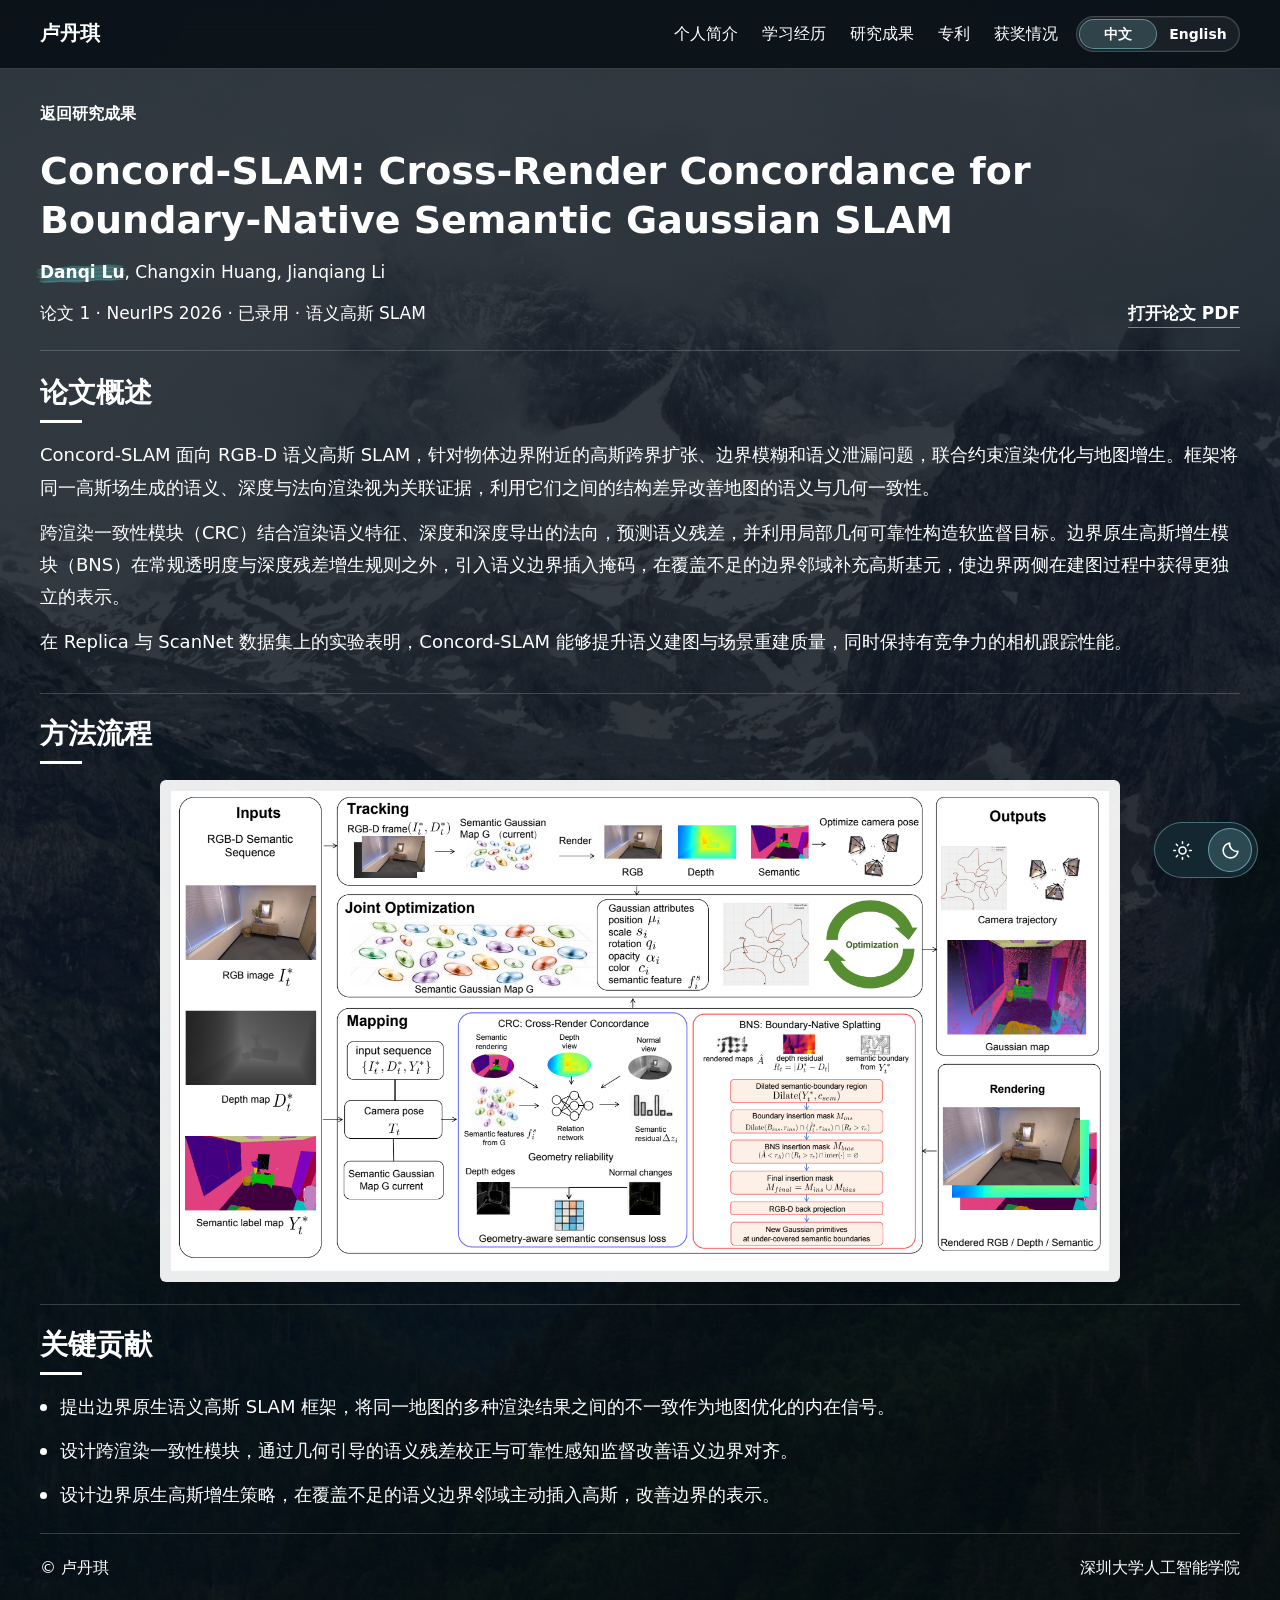
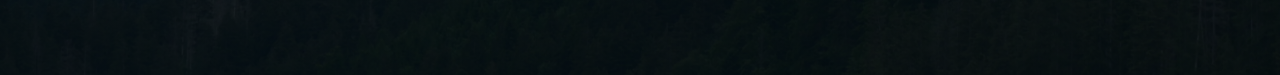
==== commit 5fdf455d: "Optimize mountain background with WebP and early preload" ====
--- a/concord-slam.html
+++ b/concord-slam.html
@@ -8,8 +8,9 @@
       name="description"
       content="Concord-SLAM: Cross-Render Concordance for Boundary-Native Semantic Gaussian SLAM 论文详情。"
     />
+    <link rel="preload" as="image" href="assets/background-mountain.webp" type="image/webp" fetchpriority="high" />
     <script src="scripts/theme.js?v=20261013-theme-selector"></script>
-    <link rel="stylesheet" href="styles/main.css?v=20261013-monochrome-text" />
+    <link rel="stylesheet" href="styles/main.css?v=20261018-webp-background" />
   </head>
   <body
     class="detail-page"
--- a/styles/main.css
+++ b/styles/main.css
@@ -58,7 +58,7 @@
   background-color: var(--canvas);
   background-image:
     linear-gradient(var(--backdrop), var(--backdrop)),
-    url("../assets/background-mountain.jpg");
+    url("../assets/background-mountain.webp");
   background-position: center top;
   background-size: cover;
   background-repeat: no-repeat;
@@ -520,10 +520,8 @@
 }
 
 .patent-item {
-  position: relative;
   display: grid;
-  grid-template-columns: 72px minmax(0, 1fr);
-  gap: 22px;
+  grid-template-columns: minmax(0, 1fr);
   padding: 22px 0;
   border-top: 1px solid var(--line);
 }
@@ -537,40 +535,25 @@
   padding-bottom: 0;
 }
 
+.patent-body {
+  min-width: 0;
+}
+
 .patent-item h3 {
-  margin-top: 0;
+  margin: 0 0 8px;
   font-size: 24px;
-}
-
-.patent-number {
-  position: relative;
-  color: var(--accent);
-  font-size: 20px;
-  font-weight: 800;
-  line-height: 1.2;
-  letter-spacing: 0.03em;
-}
-
-.patent-number::after {
-  content: "";
-  position: absolute;
-  top: 30px;
-  left: 0;
-  width: 1px;
-  height: calc(100% - 18px);
-  min-height: 74px;
-  background: var(--accent-line);
+  line-height: 1.45;
 }
 
 .patent-field {
-  margin-bottom: 8px;
+  margin-bottom: 5px;
   color: var(--muted);
   font-size: 15px;
   font-weight: 720;
 }
 
-.patent-body p:not(.patent-field) {
-  color: var(--text);
+.patent-body .paper-authors {
+  margin-bottom: 0;
 }
 
 .detail-page .nav a {
@@ -895,8 +878,8 @@
   }
 
   .patent-item {
-    grid-template-columns: 56px minmax(0, 1fr);
-    gap: 16px;
+    grid-template-columns: 1fr;
+    gap: 12px;
   }
 
   .timeline {
@@ -928,12 +911,4 @@
     gap: 18px;
   }
 
-  .patent-item {
-    grid-template-columns: 1fr;
-    gap: 10px;
-  }
-
-  .patent-number::after {
-    display: none;
-  }
-}
+}
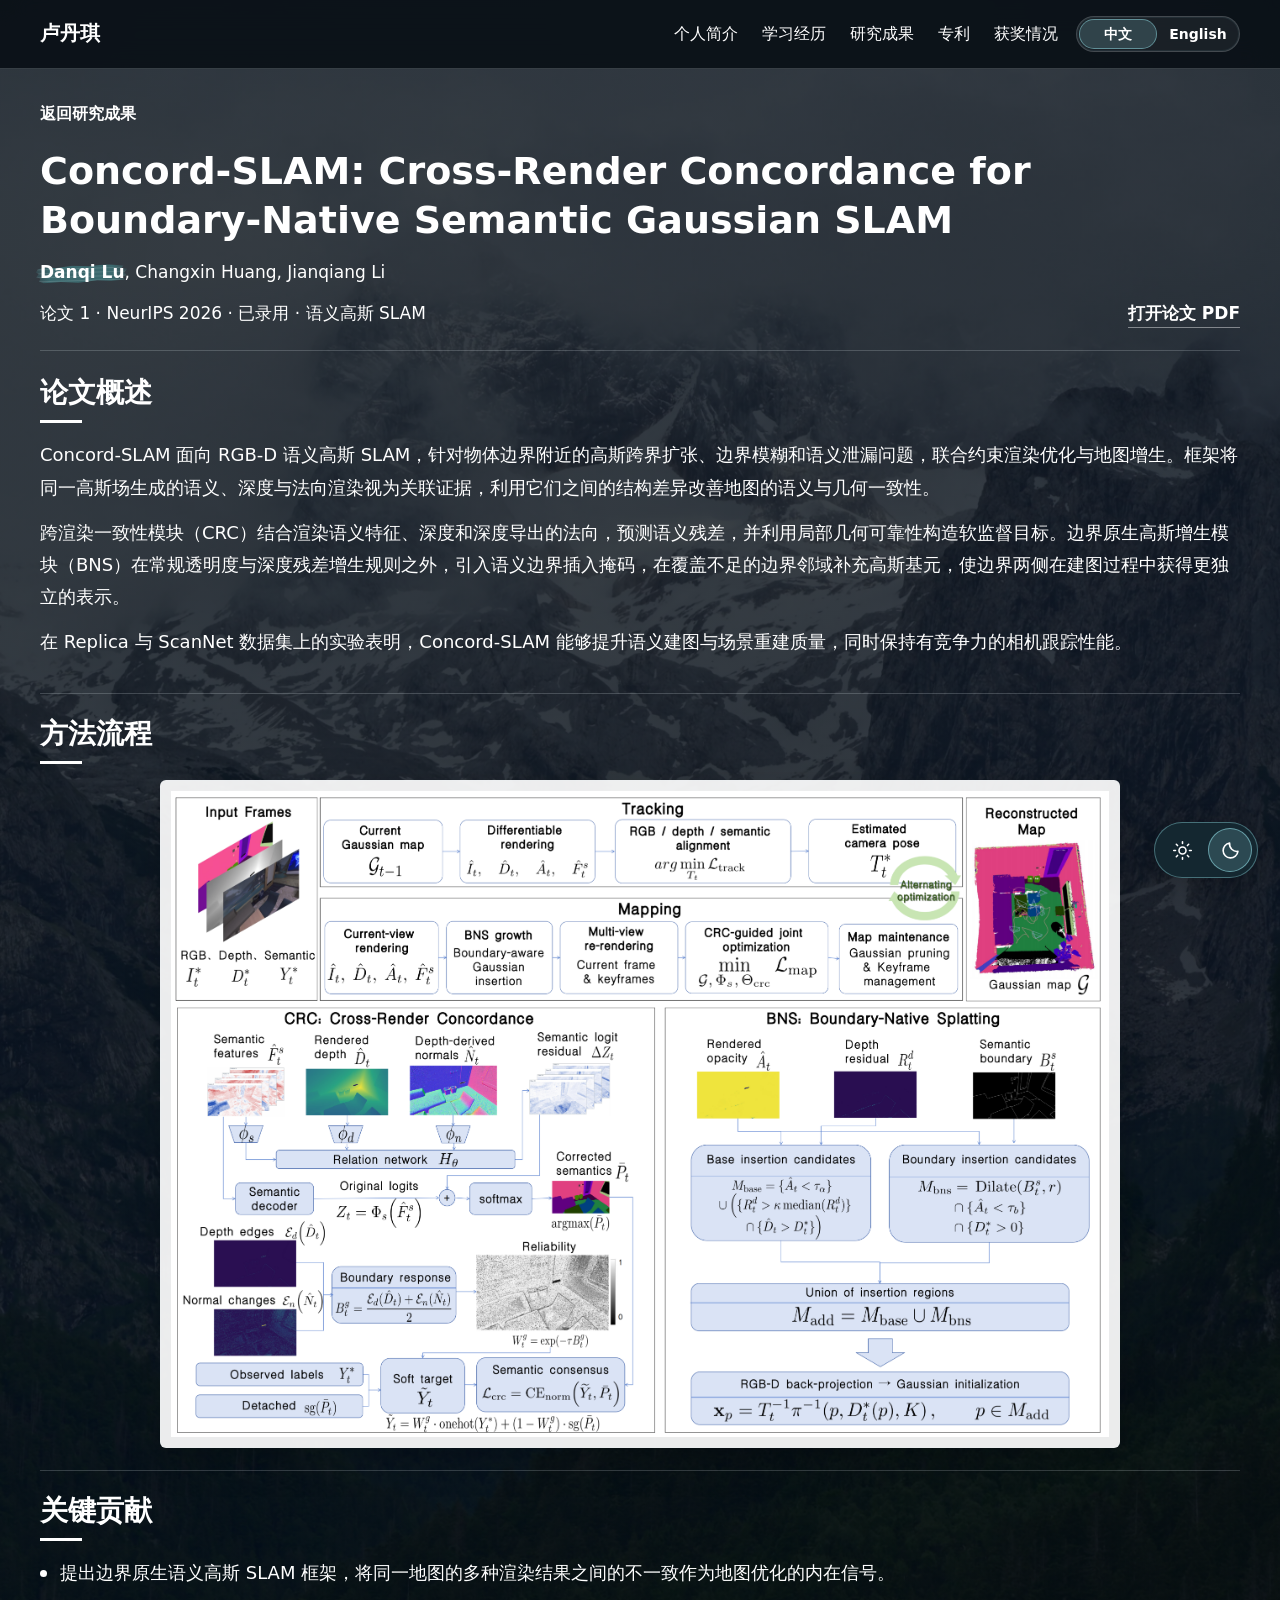
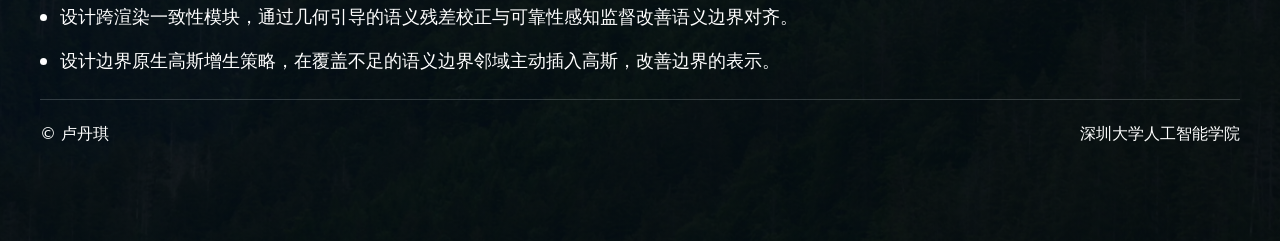
==== commit 9c29708f: "Update Concord-SLAM overview figure" ====
--- a/concord-slam.html
+++ b/concord-slam.html
@@ -99,7 +99,7 @@
             <span class="lang en">Method Pipeline</span>
           </h2>
           <div class="detail-media">
-            <img src="assets/concord-slam-flow.png" alt="Concord-SLAM 方法流程图：跨渲染一致性与边界原生高斯增生" />
+            <img src="assets/concord-slam-flow.png?v=20261111" alt="Concord-SLAM 方法流程图：跨渲染一致性与边界原生高斯增生" />
           </div>
         </div>
 
